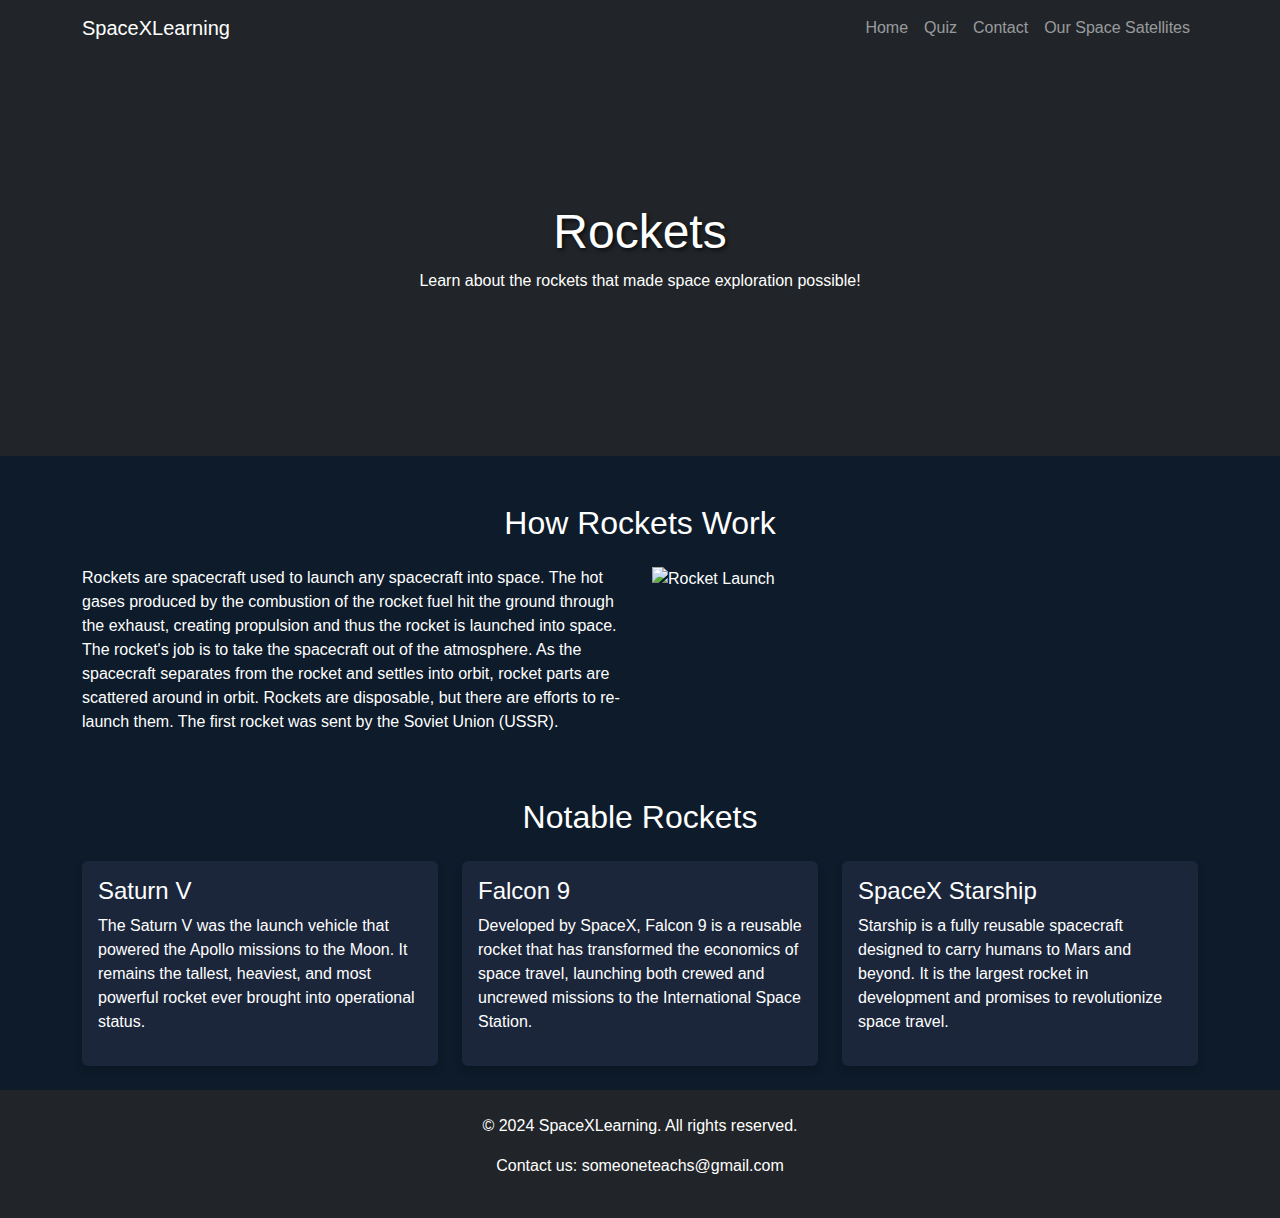
==== topics/rockets.html @ 3c40427d "Uploaded Files v1.0" ====
<!DOCTYPE html>
<html lang="en">
<head>
  <meta charset="UTF-8">
  <meta name="viewport" content="width=device-width, initial-scale=1.0">
  <title>Rockets - SpaceXLearning</title>
  <link rel="stylesheet" href="https://cdnjs.cloudflare.com/ajax/libs/bootstrap/5.3.0/css/bootstrap.min.css">
  <link rel="stylesheet" href="/css/home.css">
</head>
<body>
  <!-- Navbar -->
  <nav class="navbar navbar-expand-lg navbar-dark bg-dark">
    <div class="container">
      <a class="navbar-brand" href="#">SpaceXLearning</a>
      <button class="navbar-toggler" type="button" data-bs-toggle="collapse" data-bs-target="#navbarNav" aria-controls="navbarNav" aria-expanded="false" aria-label="Toggle navigation">
        <span class="navbar-toggler-icon"></span>
      </button>
      <div class="collapse navbar-collapse" id="navbarNav">
        <ul class="navbar-nav ms-auto">
          <li class="nav-item"><a class="nav-link" href="/views/index.html">Home</a></li>
          <li class="nav-item"><a class="nav-link" href="/views/quiz.html">Quiz</a></li>
          <li class="nav-item"><a class="nav-link" href="/views/contact.html">Contact</a></li>
          <li class="nav-item"><a class="nav-link" href="/topics/oursatellites.html">Our Space Satellites</a></li>
        </ul>
      </div>
    </div>
  </nav>

  <!-- Hero Section -->
  <section class="hero bg-dark text-white py-5">
    <div class="container">
      <h1>Rockets</h1>
      <p>Learn about the rockets that made space exploration possible!</p>
    </div>
  </section>

  <!-- Rockets Information Section -->
  <section id="rockets-info" class="container mt-5">
    <h2 class="text-center mb-4">How Rockets Work</h2>
    <div class="row">
      <div class="col-md-6">
        <p>Rockets are spacecraft used to launch any spacecraft into space.
            The hot gases produced by the combustion of the rocket fuel hit the ground through the exhaust, creating propulsion and thus the rocket is launched into space.
            The rocket's job is to take the spacecraft out of the atmosphere.
            As the spacecraft separates from the rocket and settles into orbit, rocket parts are scattered around in orbit.
            Rockets are disposable, but there are efforts to re-launch them.
            The first rocket was sent by the Soviet Union (USSR).
        </p>
      </div>
      <div class="col-md-6">
        <img src="https://cdn.pixabay.com/photo/2012/11/28/10/34/rocket-launch-67643_1280.jpg" alt="Rocket Launch" class="img-fluid">
      </div>
    </div>
  </section>

  <!-- Notable Rockets Section -->
  <section id="notable-rockets" class="container mt-5">
    <h2 class="text-center mb-4">Notable Rockets</h2>
    <div class="row">
      <div class="col-md-4">
        <div class="card p-3 mb-4">
          <h4>Saturn V</h4>
          <p>The Saturn V was the launch vehicle that powered the Apollo missions to the Moon. It remains the tallest, heaviest, and most powerful rocket ever brought into operational status.</p>
        </div>
      </div>
      <div class="col-md-4">
        <div class="card p-3 mb-4">
          <h4>Falcon 9</h4>
          <p>Developed by SpaceX, Falcon 9 is a reusable rocket that has transformed the economics of space travel, launching both crewed and uncrewed missions to the International Space Station.</p>
        </div>
      </div>
      <div class="col-md-4">
        <div class="card p-3 mb-4">
          <h4>SpaceX Starship</h4>
          <p>Starship is a fully reusable spacecraft designed to carry humans to Mars and beyond. It is the largest rocket in development and promises to revolutionize space travel.</p>
        </div>
      </div>
    </div>
  </section>

  <!-- Footer -->
  <footer id="contact" class="bg-dark text-white py-4">
    <div class="container text-center">
      <p>&copy; 2024 SpaceXLearning. All rights reserved.</p>
      <p>Contact us: someoneteachs@gmail.com</p>
    </div>
  </footer>

  <!-- Bootstrap JS and Dependencies -->
  <script src="https://cdnjs.cloudflare.com/ajax/libs/bootstrap/5.3.0/js/bootstrap.bundle.min.js"></script>
</body>
</html>
---- css/home.css ----
/* Ensure the body and html take the full height */
html, body {
    height: 100%;
    margin: 0;
    font-family: Arial, sans-serif;
    background-color: #0d1b2a;
    color: #ffffff;
    animation: fadeIn 1s ease-in-out;
  }
  
  /* Main wrapper to hold content and footer */
  .wrapper {
    display: flex;
    flex-direction: column;
    min-height: 100%;
  }
  
  /* Content area grows to take up available space */
  .content {
    flex: 1;
  }
  
  .hero {
    background-size: cover;
    background-position: center;
    height: 400px;
    display: flex;
    align-items: center;
    justify-content: center;
    text-align: center;
    animation: slideInFromTop 1.5s ease-out;
  }
  
  .hero h1 {
    font-size: 3rem;
    color: #ffffff;
    text-shadow: 2px 2px 4px rgba(0, 0, 0, 0.7);
    animation: glow 2s infinite alternate;
  }
  
  .card {
    background-color: #1b263b;
    border: none;
    color: #ffffff;
    box-shadow: 0 4px 8px rgba(0, 0, 0, 0.2);
    transform: scale(1);
    transition: transform 0.3s ease, box-shadow 0.3s ease;
  }
  
  .card:hover {
    transform: scale(1.05);
    box-shadow: 0 8px 16px rgba(0, 0, 0, 0.4);
  }
  
  .card a {
    color: #4fc3f7;
    text-decoration: none;
    position: relative;
    transition: color 0.3s ease;
  }
  
  .card a::after {
    content: '';
    position: absolute;
    width: 0;
    height: 2px;
    background-color: #4fc3f7;
    bottom: -2px;
    left: 0;
    transition: width 0.3s ease;
  }
  
  .card a:hover {
    color: #80d8ff;
  }
  
  .card a:hover::after {
    width: 100%;
  }
  
  footer {
    background-color: #162238;
    padding: 10px;
    text-align: center;
    margin-top: auto;
    animation: fadeIn 2s ease-in-out;
  }
  
  /* Animations */
  @keyframes fadeIn {
    from {
      opacity: 0;
    }
    to {
      opacity: 1;
    }
  }
  
  @keyframes slideInFromTop {
    from {
      transform: translateY(-100%);
      opacity: 0;
    }
    to {
      transform: translateY(0);
      opacity: 1;
    }
  }
  
  @keyframes glow {
    from {
      text-shadow: 2px 2px 4px rgba(0, 0, 0, 0.7), 0 0 5px #4fc3f7, 0 0 10px #4fc3f7;
    }
    to {
      text-shadow: 2px 2px 4px rgba(0, 0, 0, 0.7), 0 0 10px #80d8ff, 0 0 20px #80d8ff;
    }
  }
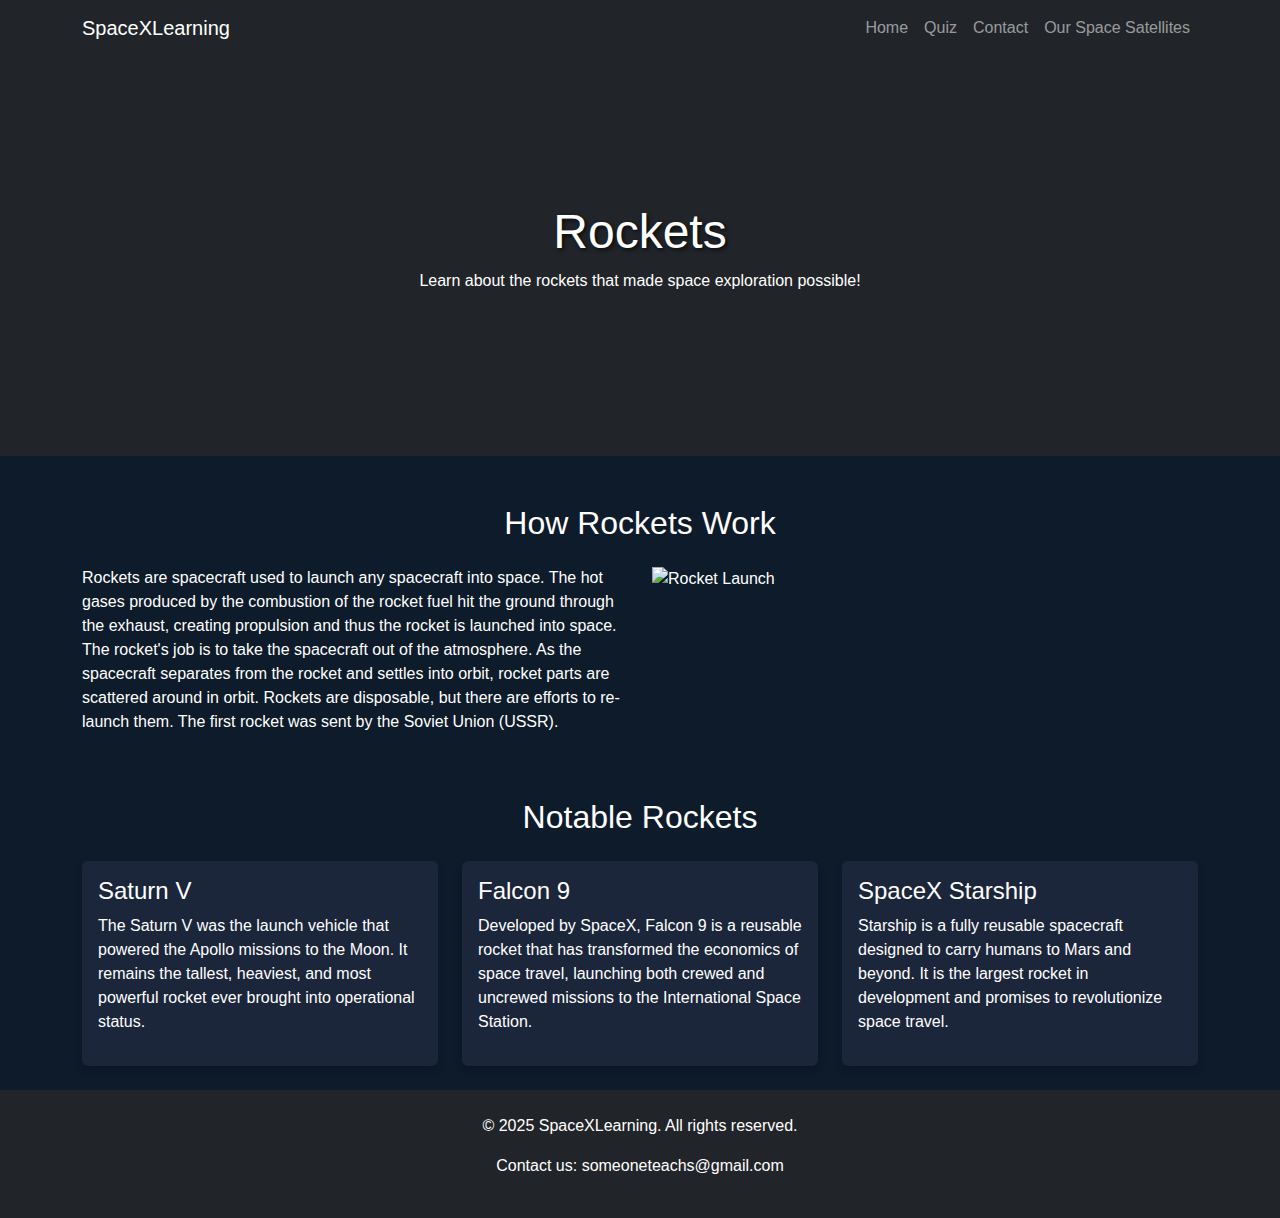
==== commit 2ff322bd: "Little changes" ====
--- a/topics/rockets.html
+++ b/topics/rockets.html
@@ -81,7 +81,7 @@
   <!-- Footer -->
   <footer id="contact" class="bg-dark text-white py-4">
     <div class="container text-center">
-      <p>&copy; 2024 SpaceXLearning. All rights reserved.</p>
+      <p>&copy; 2025 SpaceXLearning. All rights reserved.</p>
       <p>Contact us: someoneteachs@gmail.com</p>
     </div>
   </footer>
